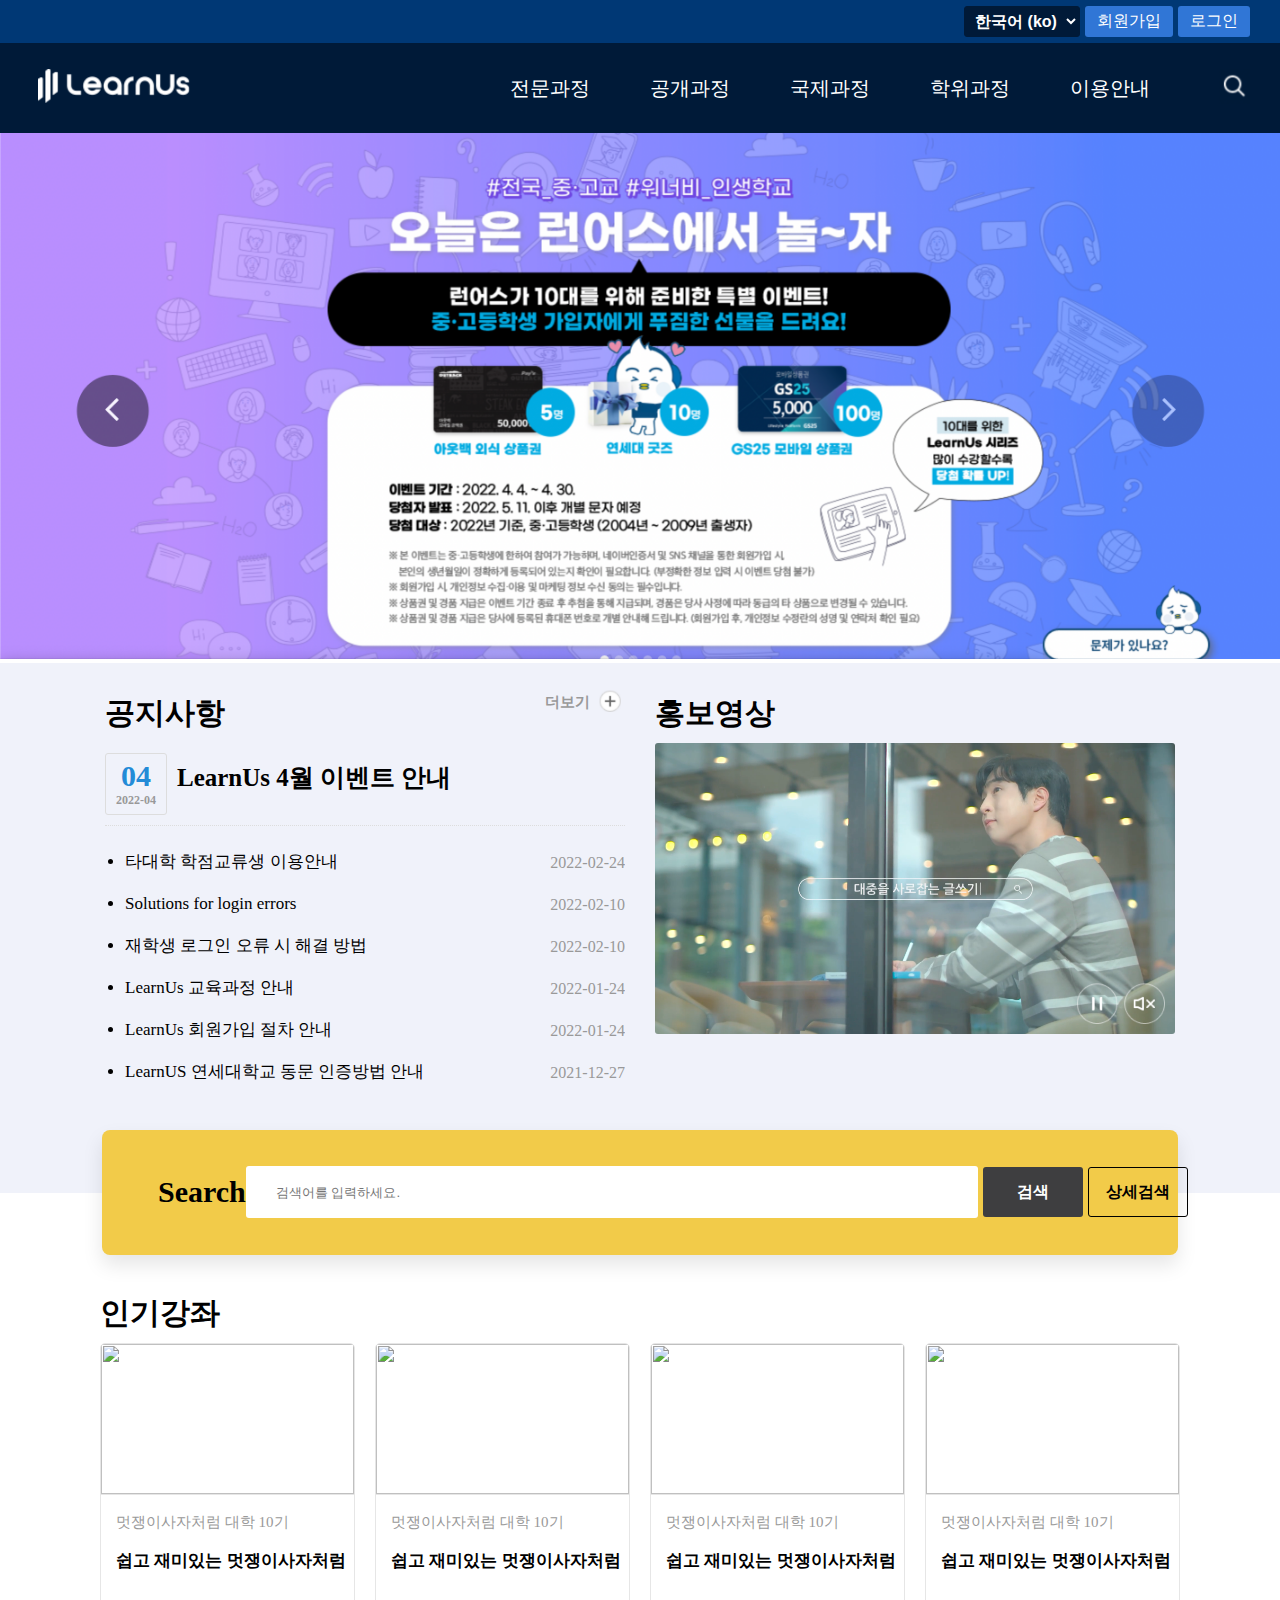
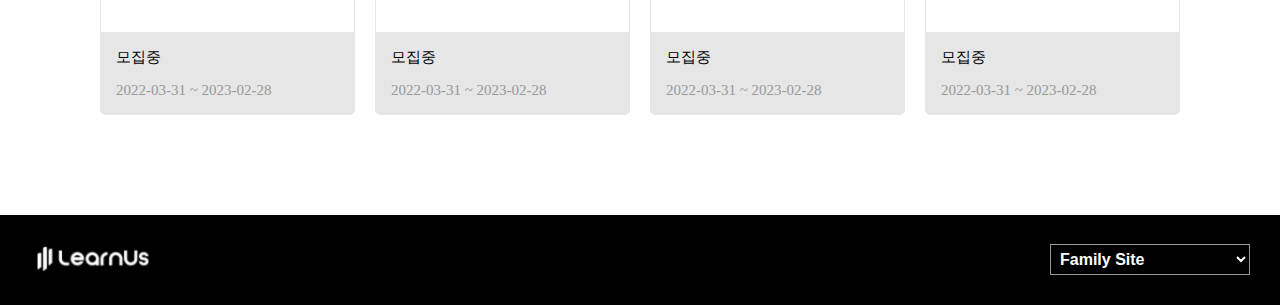
==== LearnUs/index.html @ b6e65141 "hw2" ====
<!DOCTYPE html>
<html lang="kr">
<head>
    <meta charset="UTF-8">
    <meta http-equiv="X-UA-Compatible" content="IE=edge">
    <meta name="viewport" content="width=device-width, initial-scale=1.0">
    <title>LearnUs</title>
    <link rel="stylesheet" href="learnus.css">
</head>
<body>
    <section class="page-header">
        <article class="login-container">
            <div class="username">
                <select class="lang">
                    <option value="korean">한국어 (ko)</option>
                    <option value="english">English (en)</option>
                </select>
                <button class="btn">회원가입</button>
                <button class="btn">로그인</button>
            </div>
        </article>
    </section>
    <section class="nav-header">
        <article class="menu-container">
            <div class="logo">
                <img src="images/logo.png" height="40px">
            </div>
            <div class="site-menu">
                <div class="menu-name">
                    <p>전문과정</p>
                </div>
                <div class="menu-name">
                    <p>공개과정</p>
                </div>
                <div class="menu-name">
                    <p>국제과정</p>
                </div>
                <div class="menu-name">
                    <p>학위과정</p>
                </div>
                <div class="menu-name">
                    <p>이용안내</p>
                </div>
                <div class="menu-image">
                    <img src="images/search.png" height="35px">
                </div>
            </div>
        </article>
    </section>
    <section class="notice">
        <img src="images/notice.png" width="100%">
    </section>
    <section class="main-notice">
        <article class="notice-wrap">
            <div class="main-notice1">
                <div class="title-wrap">
                    <div class="main-title">
                        <p>공지사항</p>
                        <div class="more">
                            <p>더보기&nbsp;&nbsp;</p>
                            <img src="images/more.png" width="28px">
                        </div>
                    </div>
                </div>
                <div class="title">
                    <div class="date">
                        <p class="day">04</p>
                        <p class="month">2022-04</p>
                    </div>
                    <div class="title2">
                        <p>LearnUs 4월 이벤트 안내</p>
                    </div> 
                </div>
                <ul>
                    <div class="list">
                        <li>타대학 학점교류생 이용안내</li><p class="year">2022-02-24</p>
                    </div>
                    <div class="list">
                        <li>Solutions for login errors</li><p class="year">2022-02-10</p>
                    </div>
                    <div class="list">
                        <li>재학생 로그인 오류 시 해결 방법</li><p class="year">2022-02-10</p>
                    </div>
                    <div class="list">
                        <li>LearnUs 교육과정 안내</li><p class="year">2022-01-24</p>
                    </div>
                    <div class="list">
                        <li>LearnUs 회원가입 절차 안내</li><p class="year">2022-01-24</p>
                    </div>
                    <div class="list">
                        <li>LearnUS 연세대학교 동문 인증방법 안내</li><p class="year">2021-12-27</p>
                    </div>
                </ul>
            </div>
            <div class="main-notice2">
                <div class="main-title">
                    <p>홍보영상</p>
                </div>
                <div class="video">
                    <img src="images/video.png" width="100%">
                </div>
            </div>
        </article>
        <article class="search-box">
            <div class="search-title">
                <p>Search</p>
            </div>
            <div class="username">
                <input type="text" name="search" placeholder="검색어를 입력하세요.">
                <button class="btn1">검색</button>
                <button class="btn2">상세검색</button>
            </div>
        </article>
    </section>
    <section class="main">
        <article class="main-title">
            <p>인기강좌</p>
        </article>
        <article class="course-wrap">
            <div class="latest-course">
                <div class="pop-up">
                    <img src="images/lecture.JPG" width="100%">
                </div>
                <div class="introduction1">
                    <p>멋쟁이사자처럼 대학 10기</p>
                </div>
                <div class="introduction2">
                    <p>쉽고 재미있는 멋쟁이사자처럼</p>
                </div>
                <div class="back-introduction">
                    <div class="introduction3">
                        <p>모집중</p>
                    </div>
                    <div class="introduction4">
                        <p>2022-03-31 ~ 2023-02-28</p>
                    </div>
                </div>
            </div>
            <div class="latest-course">
                <div class="pop-up">
                    <img src="images/lecture.JPG" width="100%">
                </div>
                <div class="introduction1">
                    <p>멋쟁이사자처럼 대학 10기</p>
                </div>
                <div class="introduction2">
                    <p>쉽고 재미있는 멋쟁이사자처럼</p>
                </div>
                <div class="back-introduction">
                    <div class="introduction3">
                        <p>모집중</p>
                    </div>
                    <div class="introduction4">
                        <p>2022-03-31 ~ 2023-02-28</p>
                    </div>
                </div>
            </div>
            <div class="latest-course">
                <div class="pop-up">
                    <img src="images/lecture.JPG" width="100%">
                </div>
                <div class="introduction1">
                    <p>멋쟁이사자처럼 대학 10기</p>
                </div>
                <div class="introduction2">
                    <p>쉽고 재미있는 멋쟁이사자처럼</p>
                </div>
                <div class="back-introduction">
                    <div class="introduction3">
                        <p>모집중</p>
                    </div>
                    <div class="introduction4">
                        <p>2022-03-31 ~ 2023-02-28</p>
                    </div>
                </div>
            </div>
            <div class="latest-course">
                <div class="pop-up">
                    <img src="images/lecture.JPG" width="100%">
                </div>
                <div class="introduction1">
                    <p>멋쟁이사자처럼 대학 10기</p>
                </div>
                <div class="introduction2">
                    <p>쉽고 재미있는 멋쟁이사자처럼</p>
                </div>
                <div class="back-introduction">
                    <div class="introduction3">
                        <p>모집중</p>
                    </div>
                    <div class="introduction4">
                        <p>2022-03-31 ~ 2023-02-28</p>
                    </div>
                </div>
            </div>
        </article>
    </section>
    <section class="footer-bottom">
        <article class="menu-container">
            <div class="logo">
                <img src="images/logo-black.png" height="30px">
            </div>
            <div class="username">
                <select class="family">
                    <option value="family site">Family Site</option>
                    <option value="yonseiuniv">연세대학교</option>
                    <option value="yonseiportal">연세포탈</option>
                    <option value="professorIloveyou">교수학습혁신센터</option>
                    <option value="library">학술정보원(도서관)</option>
                </select>
        </article>
    </section>
</body>
</html>
---- LearnUs/learnus.css ----
body {
    margin: 0px;
}
.page-header {
    background-color: #003875;
    color: white;
    padding: 6px 19px;
    display: flex;
    align-items: center;
}

.login-container, .menu-container {
    width: 100%;
    max-width: 1220px;
    display: flex;
    align-items: center;
    padding: 0;
    margin: 0 auto;
}

.lang {
    color: #fff;
    font-weight: 700;
    background-color: #001a38;
    border: 1px #001a38 solid;
    padding: 5px 1px;
    font-size: 1rem;
    display: block;
    border-radius: 3px;
    text-align: center;
}

.username {
    display: flex;
    align-items: center;
    margin-left: auto;
}

.btn {
    background-color: #3076d6;
    border-color: #3076d6;
    border: 0;
    color: white;
    border-radius: 3px;
    padding: 5px 12px;
    font-size: 16px;
    margin-left: 5px;
    font-weight: 500;
}

.nav-header {
    background-color: #001a38;
    z-index: 9999;
    height: 90px;
    padding: 0;
    align-items: center;
    display: flex;
}

.logo {
    display: block;
    margin: 0;
    align-items: center;
}

.site-menu {
    margin-left: auto;
    display: flex;
    align-items: center;
}

.menu-name {
    width: 140px;
    text-align: right;
    color: white;
    font-weight: 500;
    font-size: 20px;
    align-items: center;
    margin-left: auto;
    padding: 0;
}

.menu-image {
    text-align: right;
    width: 100px;
}

.notice {
    display: inline-block;
    width: 100%;
    height: 100%;
}

.main-notice {
    padding: 0 30px 0px;
    height: 530px;
    background-color: #f0f2fa;
}

.main-notice1 {
    display: block;
    margin-left: 60px;
    width: 50%;
    padding-right: 15px;
    padding-left: 15px;
}

.main-notice2 {
    display: block;
    margin-right: 60px;
    width: 50%;
    padding-right: 15px;
    padding-left: 15px;

}
.main-title {
    display: flex;
    font-size: 30px;
    font-weight: 700;
    height: 80px;
}

.more {
    margin-left: auto;
    font-size: 15px;
    color: #999;
    align-items: center;
    display: flex;
}

.title {
    border-bottom: 1px dotted #ddd;
    padding: 10px 0 10px;
    margin-bottom: 10px;
    
    display: flex;
}

.date {
    border: 1px solid #ddd;
    border-radius: 3px;
    margin: 0;
    width: 60px;
    height: 60px;
    display: block;
}

.video {
    display: block;
    width: 100%;
    border-radius: 3px;
}

.title-wrap {
    width: 100%;
    margin: 0;
    padding: 0;
}

.day {
    display: block;
    font-size: 30px;
    color: #238bd7;
    text-align: center;
    font-weight: 700;
    margin: 5px 0 0;
    padding: 0;
}

.month {
    display: block;
    font-size: 12px;
    color: #999;
    font-weight: 700;
    text-align: center;
    margin: 0 0 10px;
}

.title2 {
    display: flex;
    margin-left: 10px;
    padding-top: 0;
    font-size: 25px;
    font-weight: 700;
    line-height: 0px;
}

ul {
    padding-left: 0px;
}

li {
    margin-left: 0;
    padding-left: 0px;
    line-height: 40px;
    font-size: 17px;
    font-weight: 500;
    float: left;
}

.year {
    float: right;
    margin-left: auto;
    line-height: 10px;
    color:#999
}

.list {
    overflow: hidden;
    padding-left: 20px;
}

.video img{
    border: 0;
    border-radius: 3px;
}

.search-box {
    background-color: #f2cb49;
    padding: 2.5rem 2.5rem 2.5rem 3.5rem;
    border-radius: 0.5rem;
    box-shadow: 0 10px 20px rgb(0 0 0 / 10%);
    align-items: center;
    margin: 0 72px 0;
    display: flex;
    height: 45px;
    margin-top: 20px;
    margin-bottom: 20px;
}

.search-title {
    font-weight: 900;
    font-size: 30px;
}

.notice-wrap {
    display: flex;
}

.btn1 {
    background-color: #3e3e40;
    border-color: black;
    border: 0;
    color: white;
    border-radius: 3px;
    padding: 5px 12px;
    font-size: 16px;
    margin-left: 5px;
    font-weight: 900;
    height: 50px;
    width: 100px;
}

.btn2 {
    background-color: transparent;
    border-color: black;
    border: 1px solid;
    color: black;
    border-radius: 3px;
    padding: 5px 12px;
    font-size: 16px;
    margin-left: 5px;
    font-weight: 900;
    height: 50px;
    width: 100px;
}

input[type="text"] {
    height: 50px;
    width: 700px;
    border-radius: 3px;
    border: 0;
    padding-left: 30px;
}

.main {
    padding: 20px 0;
    margin-top: 50px;
    margin-left: 100px;
    margin-right: 80px;
    margin-bottom: 80px;
}

.latest-course {
    border-radius: 5px;
    background-color: white;
    border: 1px solid #e6e6e6;
    overflow: hidden;
    width: 300px;
    margin-right: 20px;
    position: relative;
}

.course-wrap {
    display: flex;
}

.pop-up img{
    height: 150px;
    border-bottom: 1px solid #e6e6e6;
}

.introduction1 {
    margin: 15px;
    font-size: 15px;
    color: #999;
}

.introduction2 {
    font-size: 17px;
    font-weight: 700;
    margin-bottom: 60px;
    margin-left: 15px;
}

.introduction3 {
    margin: 15px;
    font-size: 15px;
    font-weight: 500;
}

.introduction4 {
    margin: 15px;
    font-size: 15px;
    font-weight: 400;
    color: #999;
}

.back-introduction {
    width: 100%;
    height: 100%;
    background-color: #e6e6e6;
    border-top: 1px solid #e6e6e6;
}

.footer-bottom {
    background-color: #000;
    z-index: 9999;
    height: 90px;
    padding: 0;
    align-items: center;
    display: flex;
}

.family {
    color: white;
    font-weight: 700;
    background-color: transparent;
    border: 1px solid #999;
    padding: 5px 5px;
    font-size: 1rem;
    display: block;
    text-align: left;
    width: 200px;
}
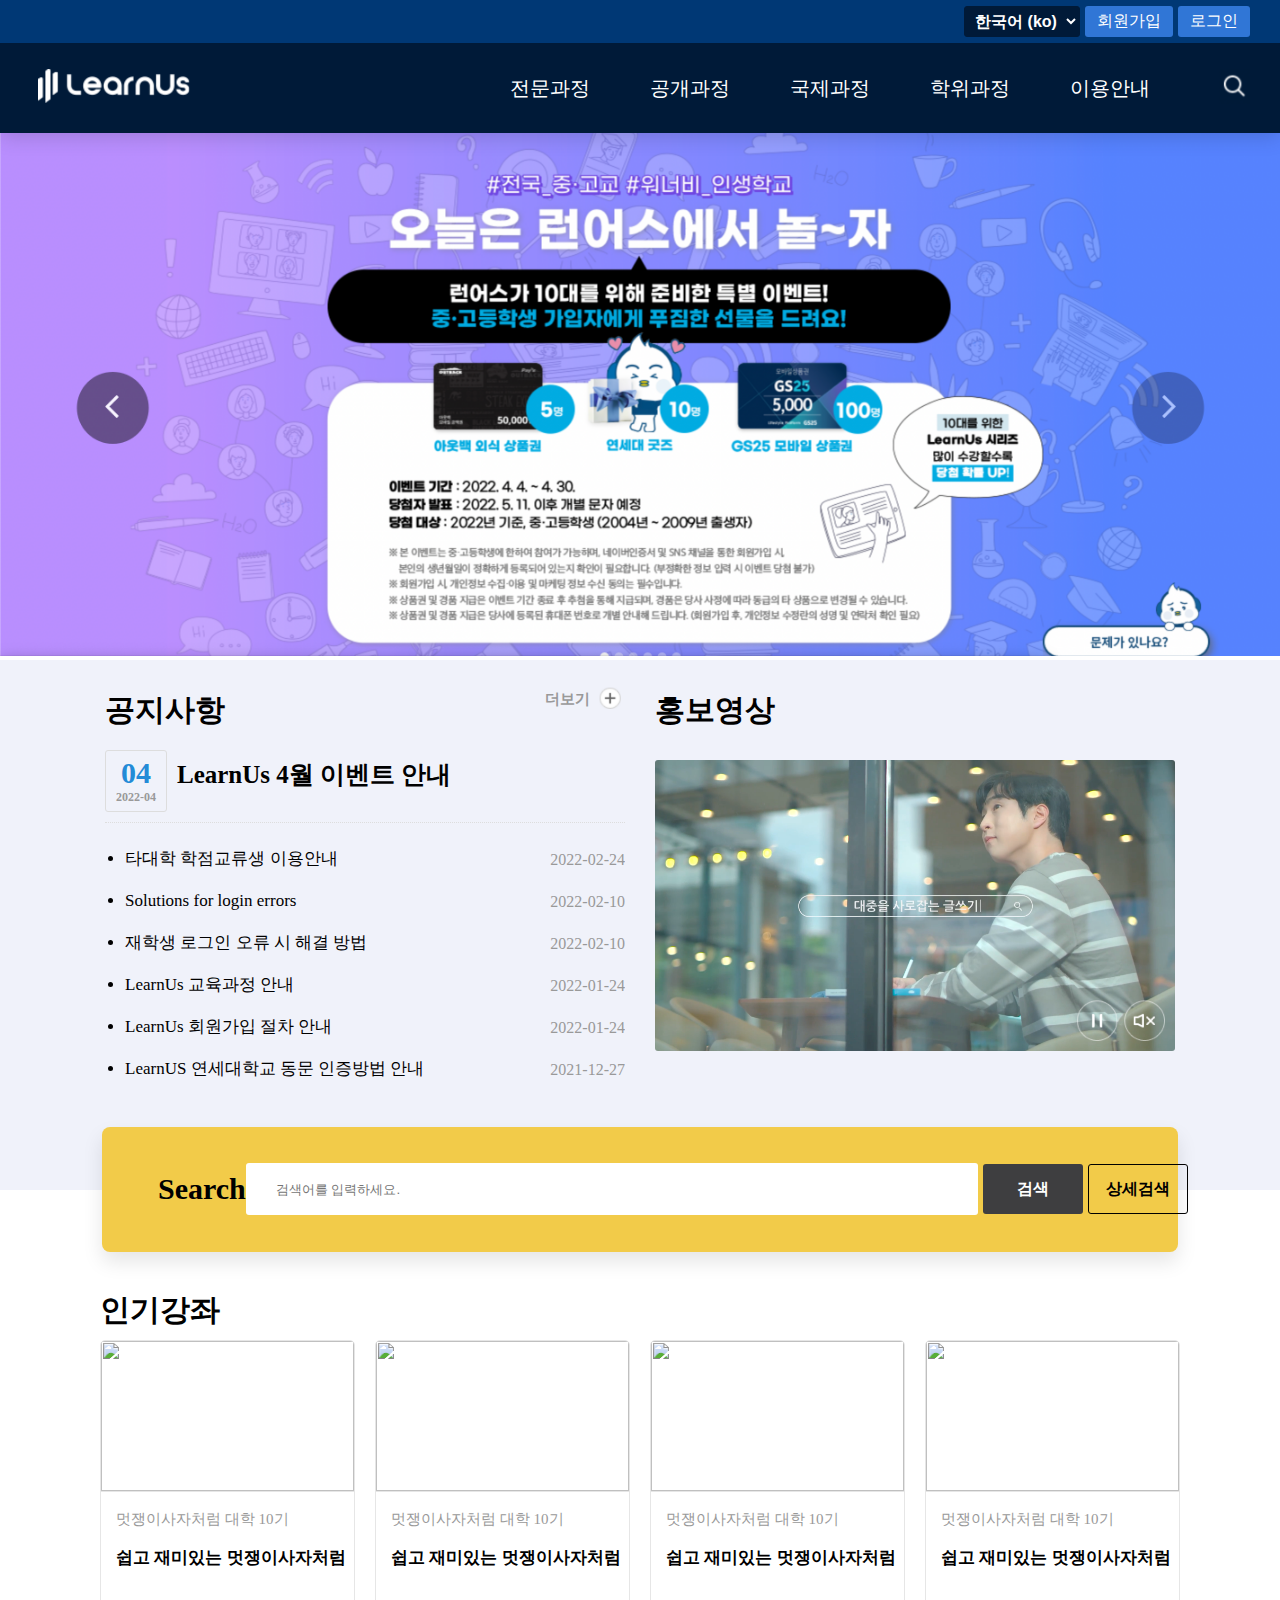
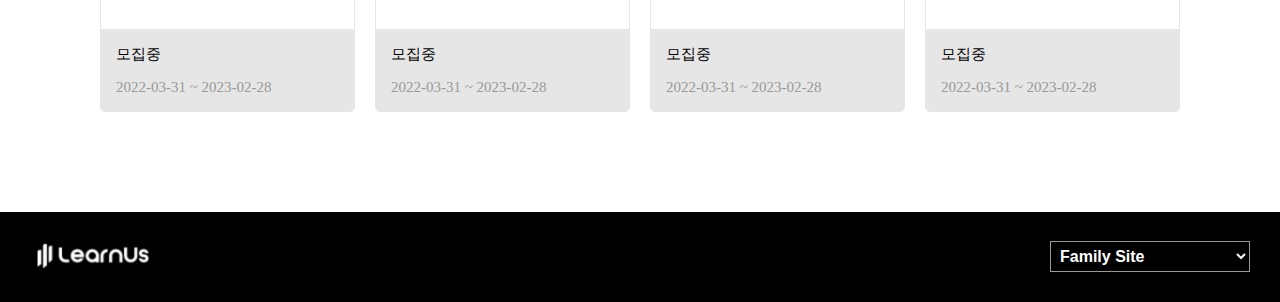
==== commit ceb8fcc5: "origin" ====
--- a/LearnUs/index.html
+++ b/LearnUs/index.html
@@ -8,41 +8,43 @@
     <link rel="stylesheet" href="learnus.css">
 </head>
 <body>
-    <section class="page-header">
-        <article class="login-container">
-            <div class="username">
-                <select class="lang">
-                    <option value="korean">한국어 (ko)</option>
-                    <option value="english">English (en)</option>
-                </select>
-                <button class="btn">회원가입</button>
-                <button class="btn">로그인</button>
-            </div>
-        </article>
-    </section>
-    <section class="nav-header">
-        <article class="menu-container">
-            <div class="logo">
-                <img src="images/logo.png" height="40px">
-            </div>
-            <div class="site-menu">
-                <div class="menu-name">
-                    <p>전문과정</p>
-                </div>
-                <div class="menu-name">
-                    <p>공개과정</p>
-                </div>
-                <div class="menu-name">
-                    <p>국제과정</p>
-                </div>
-                <div class="menu-name">
-                    <p>학위과정</p>
-                </div>
-                <div class="menu-name">
-                    <p>이용안내</p>
-                </div>
-                <div class="menu-image">
-                    <img src="images/search.png" height="35px">
+    <section class="navbar">
+        <article class="page-header">
+            <div class="login-container">
+                <div class="username">
+                    <select class="lang">
+                        <option value="korean">한국어 (ko)</option>
+                        <option value="english">English (en)</option>
+                    </select>
+                    <button class="btn">회원가입</button>
+                    <button class="btn">로그인</button>
+                </div>
+            </div>
+        </article>
+        <article class="nav-header">
+            <div class="menu-container">
+                <div class="logo">
+                    <img src="images/logo.png" height="40px">
+                </div>
+                <div class="site-menu">
+                    <div class="menu-name">
+                        <p>전문과정</p>
+                    </div>
+                    <div class="menu-name">
+                        <p>공개과정</p>
+                    </div>
+                    <div class="menu-name">
+                        <p>국제과정</p>
+                    </div>
+                    <div class="menu-name">
+                        <p>학위과정</p>
+                    </div>
+                    <div class="menu-name">
+                        <p>이용안내</p>
+                    </div>
+                    <div class="menu-image">
+                        <img src="images/search.png" height="35px">
+                    </div>
                 </div>
             </div>
         </article>
--- a/LearnUs/learnus.css
+++ b/LearnUs/learnus.css
@@ -89,6 +89,7 @@
     display: inline-block;
     width: 100%;
     height: 100%;
+    padding-top: 130px;
 }
 
 .main-notice {
@@ -146,6 +147,7 @@
 }
 
 .video {
+    margin-top: 20px;
     display: block;
     width: 100%;
     border-radius: 3px;
@@ -352,4 +354,11 @@
     display: block;
     text-align: left;
     width: 200px;
+}
+
+.navbar {
+    width: 100%;
+    position: fixed;
+    z-index: 1;
+    box-shadow: 0px 3px 20px rgba(0, 0, 0, 0.16);
 }